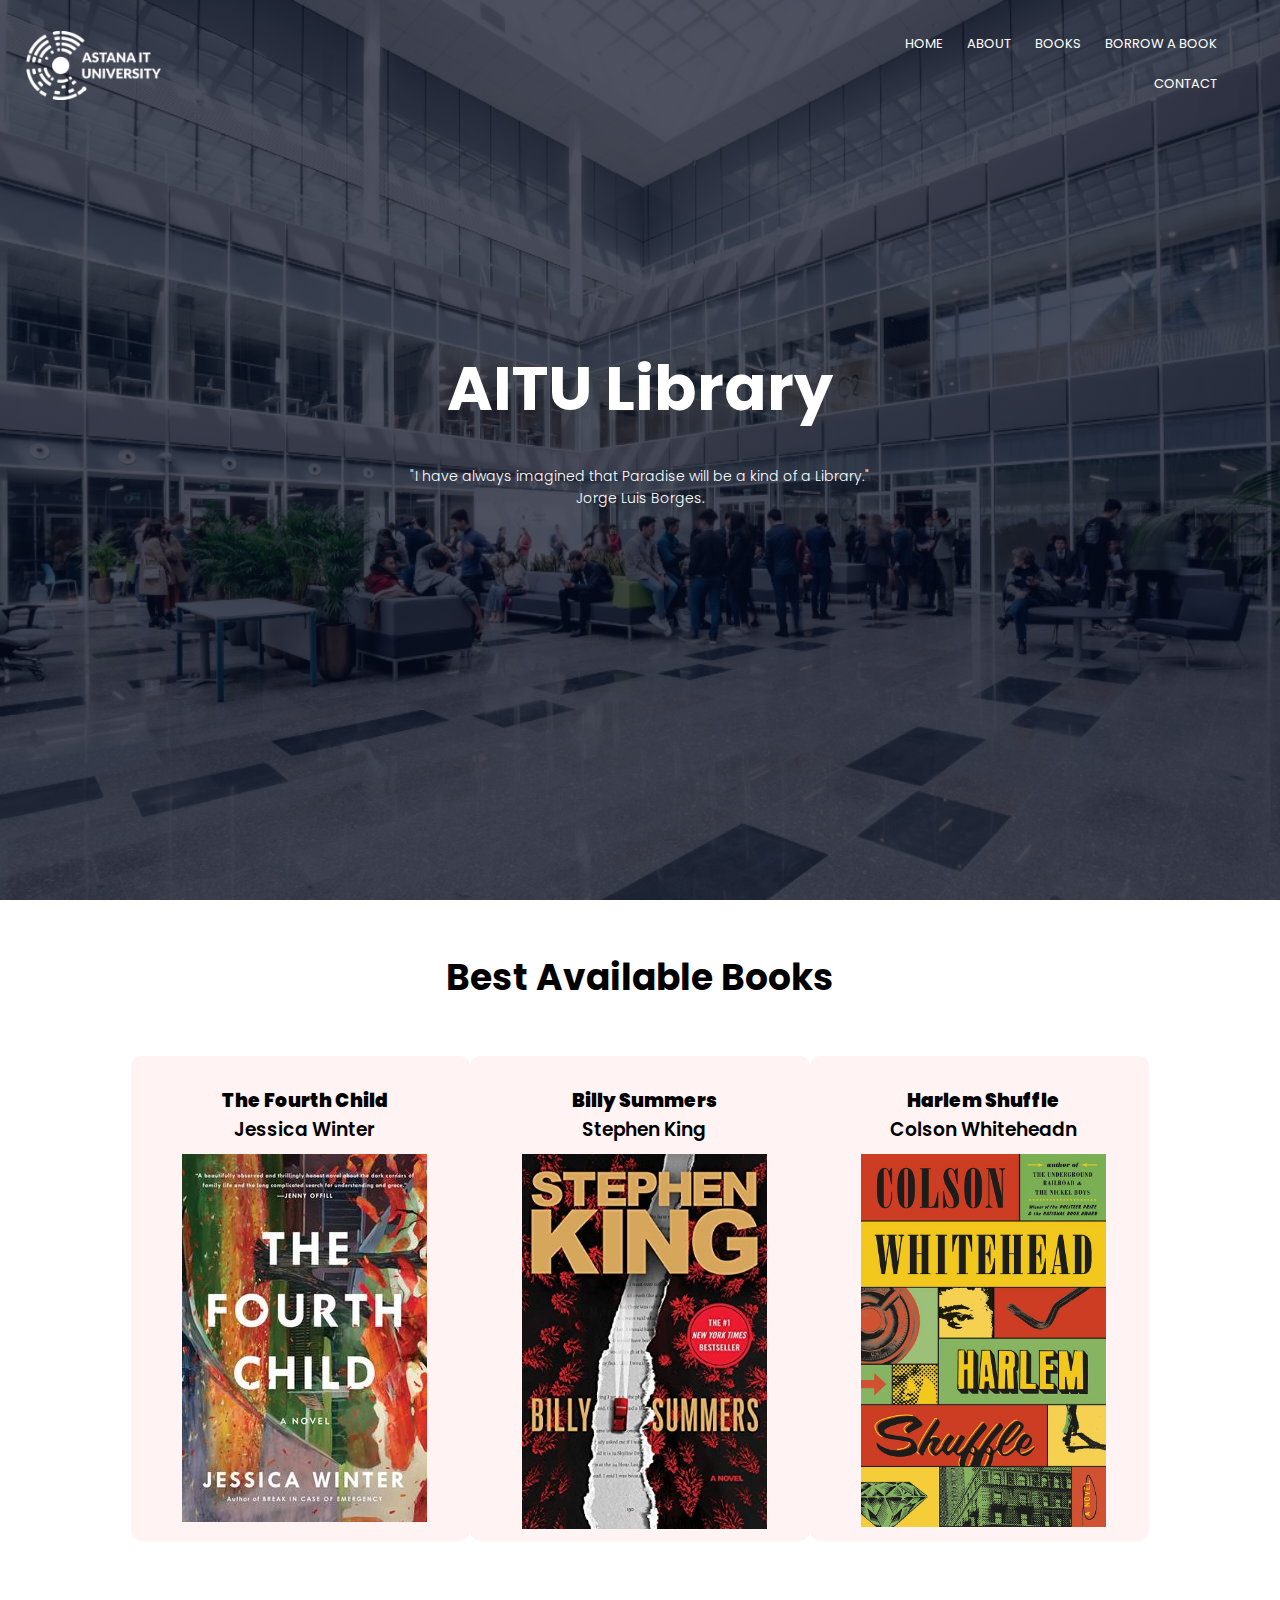
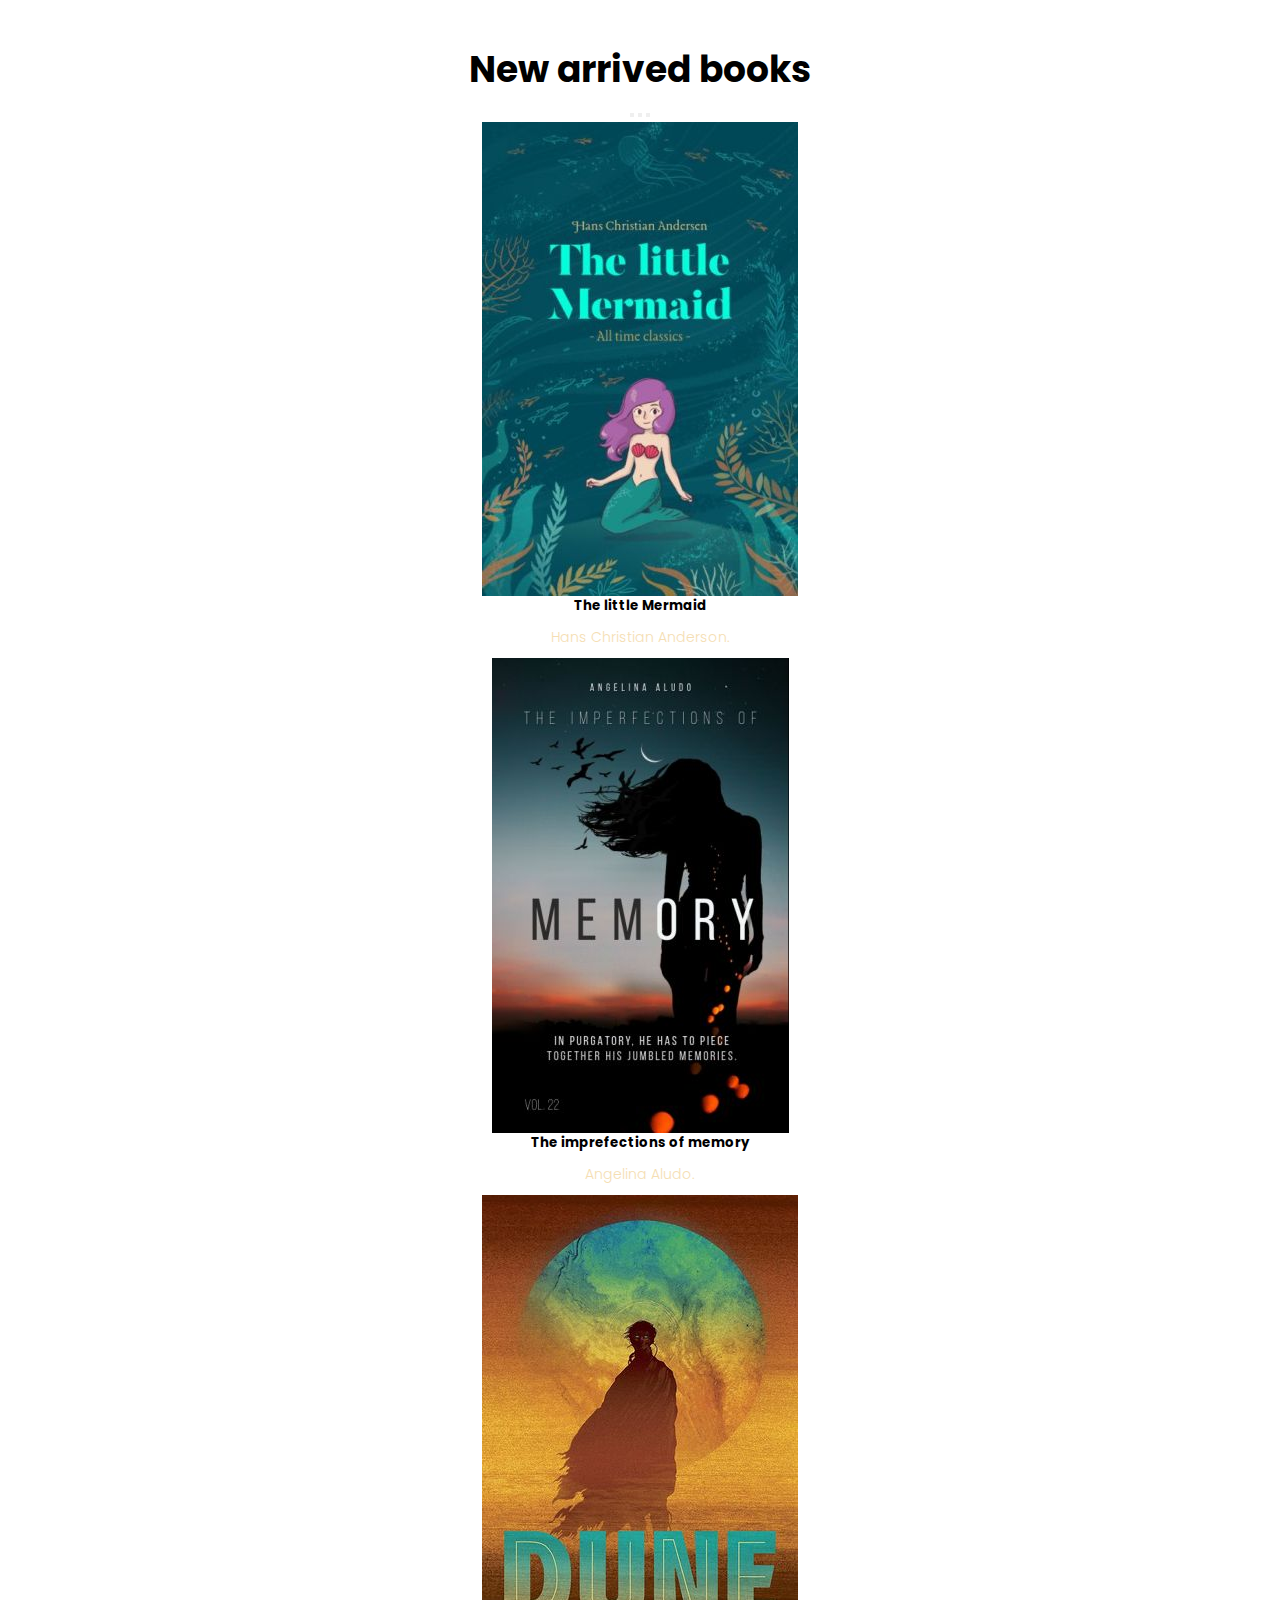
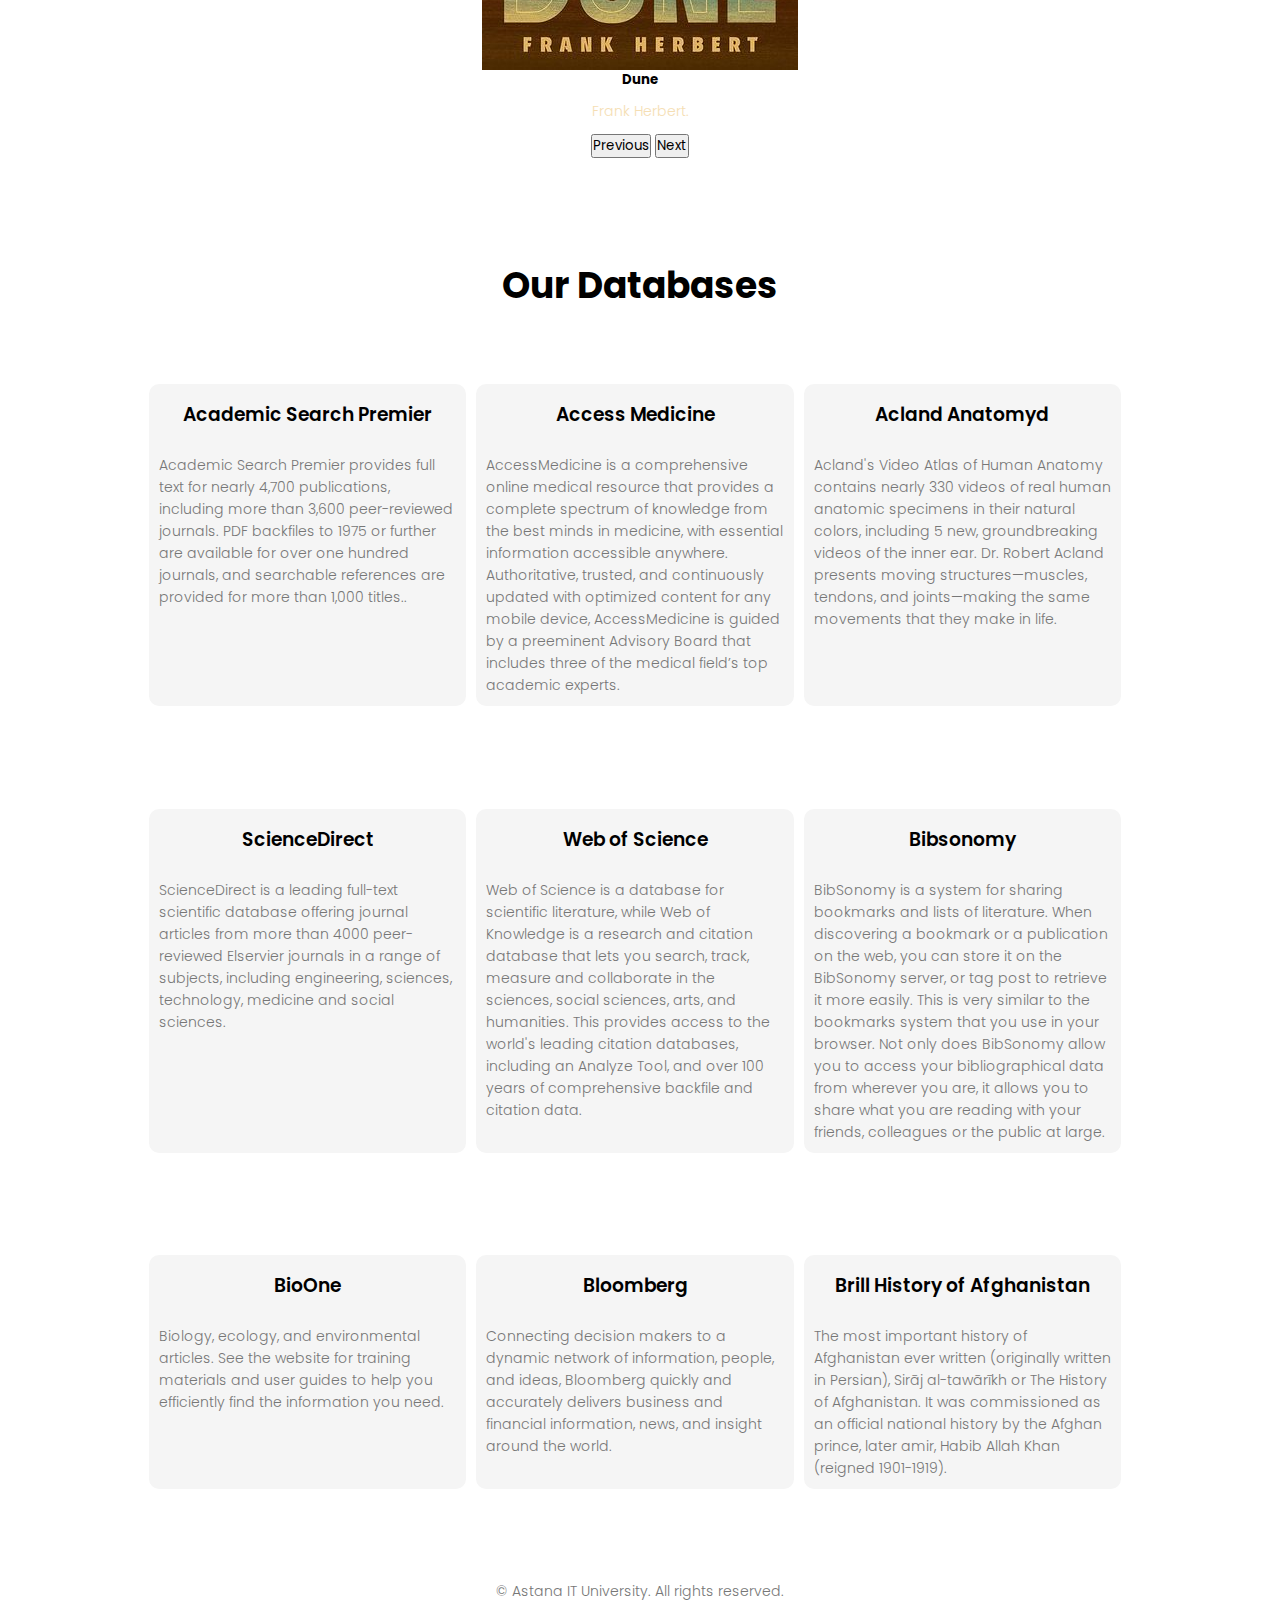
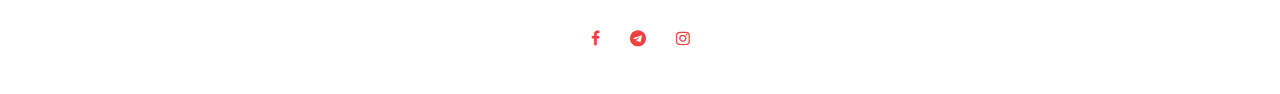
==== index.html @ e18f7601 "Add files via upload" ====
<html>
<head>
<title>AITU Library</title>
<link rel="stylesheet" href="style.css">
<link href="https://fonts.googleapis.com/css?family=Poppins:100,200,300,400,600,700&display=swap" rel="stylesheet">

<link rel="stylesheet" href="https://stackpath.bootstrapcdn.com/font-awesome/4.7.0/css/font-awesome.min.css">



<!-- CSS only -->
<link href="https://cdn.jsdelivr.net/npm/bootstrap@5.1.3/dist/css/bootstrap.min.css" rel="stylesheet" integrity="sha384-1BmE4kWBq78iYhFldvKuhfTAU6auU8tT94WrHftjDbrCEXSU1oBoqyl2QvZ6jIW3" crossorigin="anonymous">
<!-- JavaScript Bundle with Popper -->
<script src="https://cdn.jsdelivr.net/npm/bootstrap@5.1.3/dist/js/bootstrap.bundle.min.js" integrity="sha384-ka7Sk0Gln4gmtz2MlQnikT1wXgYsOg+OMhuP+IlRH9sENBO0LRn5q+8nbTov4+1p" crossorigin="anonymous"></script>

</head>
<body>
    <section class="header">
        
        <nav>
            <a href="index.html"><img src="images/logo.png"></a>
            <div class="nav-links" id="navLinks">  
                <ul>
                    <li><a href="index.html">HOME</a></li>
                    <li><a href="about.html">ABOUT</a></li>
                    <li><a href="books.html">BOOKS</a></li>
                    <li><a href="borrow.html">BORROW A BOOK</a></li>
                    <li><a href="contact.html">CONTACT</a></li>
                </ul>
            </div> 
        </nav>
        
        <div class="text-box">
            <h1>AITU Library</h1>
            <p>"I have always imagined that Paradise will be a kind of a Library."
                <br>Jorge Luis Borges.</p>
            
        </div>
    </section>
    
<!---------- best book ----------->
    
    <section class="bbb">
        <h1>Best Available Books</h1>
        <div class="row">
            <div class="bbb-col">
                <h3><b>The Fourth Child</b> <br> Jessica Winter</h3>
                <img src="images/books/book1.jpg">
            </div>
            <div class="bbb-col">
                <h3><b>Billy Summers</b> <br> Stephen King</h3>
                <img src="images/books/book2.jpg" width="245">
            </div>
            <div class="bbb-col">
                <h3><b>Harlem Shuffle</b> <br> Colson Whiteheadn</h3>
                <img src="images/books/book3.jpg" width="245">
            </div>
        </div>
    </section>
    
<!---------- arrived books ---------->
    
    <section class="arrived">
        <h1>New arrived books</h1>
        <div id="carouselExampleCaptions" class="carousel slide" data-bs-ride="carousel">
            <div class="carousel-indicators">
              <button type="button" data-bs-target="#carouselExampleCaptions" data-bs-slide-to="0" class="active" aria-current="true" aria-label="Slide 1"></button>
              <button type="button" data-bs-target="#carouselExampleCaptions" data-bs-slide-to="1" aria-label="Slide 2"></button>
              <button type="button" data-bs-target="#carouselExampleCaptions" data-bs-slide-to="2" aria-label="Slide 3"></button>
            </div>
            <div class="carousel-inner">
              <div class="carousel-item active">
                <img src="images/books/book6.jpg" class="d-block w-100" alt="...">
                <div class="carousel-caption d-none d-md-block">
                  <h5>The little Mermaid</h5>
                  <p>Hans Christian Anderson.</p>
                </div>
              </div>
              <div class="carousel-item">
                <img src="images/books/book7.png" class="d-block w-100" alt="...">
                <div class="carousel-caption d-none d-md-block">
                  <h5>The imprefections of memory</h5>
                  <p>Angelina Aludo.</p>
                </div>
              </div>
              <div class="carousel-item">
                <img src="images/books/book8.png" class="d-block w-100" alt="...">
                <div class="carousel-caption d-none d-md-block">
                  <h5>Dune</h5>
                  <p>Frank Herbert.</p>
                </div>
              </div>
              
            </div>
            <button class="carousel-control-prev" type="button" data-bs-target="#carouselExampleCaptions" data-bs-slide="prev">
              <span class="carousel-control-prev-icon" aria-hidden="true"></span>
              <span class="visually-hidden">Previous</span>
            </button>
            <button class="carousel-control-next" type="button" data-bs-target="#carouselExampleCaptions" data-bs-slide="next">
              <span class="carousel-control-next-icon" aria-hidden="true"></span>
              <span class="visually-hidden">Next</span>
            </button>
          </div>
    </section>
    
<!---------- Databases ---------->
    
    <section class="db">
        <h1>Our Databases</h1>
        <p></p>
            <div class="row">
                <div class="db-col">
                    
                    <h3>Academic Search Premier</h3>
                    <p>Academic Search Premier provides full text for nearly 4,700 publications, including more than 3,600 peer-reviewed journals. PDF backfiles to 1975 or further are available for over one hundred journals, and searchable references are provided for more than 1,000 titles..</p>
                </div>
                <div class="db-col">
                  
                    <h3>Access Medicine</h3>
                    <p>AccessMedicine is a comprehensive online medical resource that provides a complete spectrum of knowledge from the best minds in medicine, with essential information accessible anywhere. Authoritative, trusted, and continuously updated with optimized content for any mobile device, AccessMedicine is guided by a preeminent Advisory Board that includes three of the medical field’s top academic experts.</p>
                </div>
                <div class="db-col">
                    
                    <h3>Acland Anatomyd</h3>
                    <p>Acland's Video Atlas of Human Anatomy contains nearly 330 videos of real human anatomic specimens in their natural colors, including 5 new, groundbreaking videos of the inner ear. Dr. Robert Acland presents moving structures—muscles, tendons, and joints—making the same movements that they make in life.</p>
                </div>
            </div>
            <div class="row">
                <div class="db-col">
                    
                    <h3>ScienceDirect</h3>
                    <p>ScienceDirect is a leading full-text scientific database offering journal articles from more than 4000 peer-reviewed Elservier journals in a range of subjects, including engineering, sciences, technology, medicine and social sciences.</p>
                </div>
                <div class="db-col">
                  
                    <h3>Web of Science </h3>
                    <p>Web of Science is a database for scientific literature, while Web of Knowledge is a research and citation database that lets you search, track, measure and collaborate in the sciences, social sciences, arts, and humanities. This provides access to the world's leading citation databases, including an Analyze Tool, and over 100 years of comprehensive backfile and citation data.</p>
                </div>
                <div class="db-col">
                    
                    <h3>Bibsonomy</h3>
                    <p>BibSonomy is a system for sharing bookmarks and lists of literature. When discovering a bookmark or a publication on the web, you can store it on the BibSonomy server, or tag post to retrieve it more easily. This is very similar to the bookmarks system that you use in your browser. Not only does BibSonomy allow you to access your bibliographical data from wherever you are, it allows you to share what you are reading with your friends, colleagues or the public at large.</p>
                </div>
            </div>
            <div class="row">
                <div class="db-col">
                    
                    <h3>BioOne</h3>
                    <p>Biology, ecology, and environmental articles. See the website for training materials and user guides to help you efficiently find the information you need.</p>
                </div>
                <div class="db-col">
                  
                    <h3>Bloomberg</h3>
                    <p>Connecting decision makers to a dynamic network of information, people, and ideas, Bloomberg quickly and accurately delivers business and financial information, news, and insight around the world.</p>
                </div>
                <div class="db-col">
                    
                    <h3>Brill History of Afghanistan </h3>
                    <p>The most important history of Afghanistan ever written (originally written in Persian), Sirāj al-tawārīkh or The History of Afghanistan. It was commissioned as an official national history by the Afghan prince, later amir, Habib Allah Khan (reigned 1901-1919). </p>
                </div>



            </div>
    </section>
 
<!-------- footer ---------->

<section class="footer">
        <p>&#xA9 Astana IT University. All rights reserved.</p>
        <div class="icons">
            <a href="https://www.facebook.com"><i class="fa fa-facebook"></i></a>
            <a href="https://web.telegram.org/k/"><i class="fa fa-telegram"></i></a>
            <a href="https://www.instagram.com"><i class="fa fa-instagram"></i></a>
        </div>  
</section>
  
  
</body>
</html>
---- style.css ----
*{
    margin: 0;
    padding: 0;
    font-family: 'Poppins', sans-serif;
}
.header{
    min-height: 100vh;
    width: 100%;
    background-image: linear-gradient(rgba(4,9,30,0.7),rgba(4,9,30,0.7)),url(images/banner.png);
    background-position: center;
    background-size: cover;
}

nav{
    display: flex;
    padding-top: 2%;
    padding-right: 4%;
    padding-left:2%;
    align-items: center;
}
nav img{
    width: 135px;
}
.nav-links{
    padding-left: 60%;
    text-align: right;
}
.nav-links ul li{
    list-style: none;
    display: inline-block;
    padding-top: 8px;
    padding-right: 12px;
    padding-left:8px;
    padding-bottom: 12px;
}
.nav-links ul li a{
    color: #fff;
    text-decoration: none;
    font-size: 13px;
}

.text-box{
    width: 90%;
    color: white;
    position: absolute;
    top: 50%;
    left: 50%;
    transform: translate(-50%, -50%);
    text-align: center;
}
.text-box h1{
    font-size: 62px;
}
.text-box p{
    margin: 20px 0 40px;
    font-size: 14px;
    color: #fff;
}



@media(max-width: 700px)
{
   .nav-links ul li
    {
        display: block;
    }
    .nav-links
    {
        position: fixed;
        background: #f44336;
        height: 100vh;
        width: 200px;
        top: 0;
        right: -200px;
        text-align: left;
        z-index: 2;
        transition: 0.5s;
    }
    .nav-links ul{
        padding: 30px;
    }
    nav .fa{
        display: block;
        color: #fff;
        margin: 10px;
        font-size: 22px;
        cursor: pointer; 
    }
    .text-box h1{
        font-size: 20px;
    }
}

/*---------- best books --------*/

.bbb{
    width: 80%;
    margin: auto;
    text-align: center;
    padding-top: 50px;
}
h1{
    font-size: 36px;
    font-weight: bold;
}
p{
    color: #777;
    font-size: 14px;
    font-weight: 300;
    line-height: 22px;
    padding: 10px;
}
.row{
    margin-top: 5%;
    display: flex;
    justify-content: center;  
}
  
.bbb-col{
    flex-basis: 30%;
    background: #fff3f3;
    border-radius: 10px;
    margin-bottom: 5%;
    padding-top: 20px;
    padding-right: 12px;
    padding-left:20px;
    padding-bottom: 12px;
}
h3{
    text-align: center;
    font-weight: 600;
    margin: 10px 0;
}

@media (max-width:700px){
    .row{
        flex-direction: column;
    }
} 

/*---------------- new arrived books ----------------*/

.arrived{
    width: 30%;
    margin: auto;
    text-align: center;
    padding-top: 50px;
}


.arrived p{
    color:wheat;
}

/*-------------- databases ----------------*/

.db{
    width: 80%;
    margin: auto;
    text-align: center;
    padding-top: 100px;
}
.db-col{
    flex-basis: 31%;
    background-color: whitesmoke;
    margin-right: 10px;
    border-radius: 10px;
    margin-bottom: 5%;
    text-align: left;
}

.db-col h3{
    margin-top: 16px;
    margin-bottom: 15px;
    text-align: center;
}



@media(max-width:700px){
    .cta h1{
        font-size: 24px;
    }
}

/*--------------Footer---------------*/

.footer{
    width: 100%;
    text-align: center;
    padding: 30px 0;
}
.footer h4{
    margin-bottom: 25px;
    margin-top: 20px;
    font-weight: 600;
}

.icons .fa{
    color: rgb(240, 65, 65);
    margin: 0 13px;
    padding: 18px 0;
}


/*--------------- about.html --------------*/
/*--------------- about.html --------------*/
/*--------------- about.html --------------*/

/*--------------- About Us Page --------------*/
.sub-header{
    height: 50%;
    width: 100%;
    background-image: linear-gradient(rgba(4,9,30,0.7),rgba(4,9,30,0.7)),url(images/lib1.jpg);
    background-position: center;
    background-size: cover;
    text-align: center;
    color: whitesmoke;
}
.sub-header h1{
    margin-top: 100px;
}
.about-us{
    width: 80%;
    margin: auto;
    padding-top: 80px;
    padding-bottom: 50px;
}

.about-col{
    flex-basis: 48%;
    padding: 30px 2px;
}
.about-col h1{
    padding-top: 0;
}
.about-col p{
    padding: 15px 0 25px;
}

.hero-btn.red-btn{
    text-decoration: none;
    background: transparent;
    color: rgb(240, 65, 65);
}

.about-col img{
    width: 100%;
}




/*------- Borrow ------------*/




.borrow-col{
    margin: 100px;
    margin-top: 50px;
}

.borrow-col div{
    display: flex;
    align-items: center;
    margin-bottom: 40px;
}

.borrow-col div .fa{
    font-size: 28px;
    color: rgb(240, 65, 65);
    margin: 10px;
    margin-right: 30px;
}

.borrow-col div h5{
    font-size: 20px;
    margin-bottom: 5px;
    color: #555;
    font-weight: 400;
    
}
.borrow-col input, .contact-col textarea{
    width: 100%;
    padding: 15px;
    margin-bottom: 17px;
    outline: none;
    border: 1px solid rgb(238, 228, 228);
}

.borrow-col .btn{
    background:rgb(240, 65, 65);
    color:white;
    border:none;
    height:50px;
    width:100px;
    cursor: pointer;
}




/*------- Contact Us Page ------------*/





.location{
    width: 80%;
    margin: auto;
    padding: 80px 0;
}
.location iframe{
    width: 100%;
}

.contact-us{
    width: 80%;
    margin: auto;
}
.contact-col{
    flex-basis: 48%;
    margin-bottom: 30px;
}

.contact-col div{
    display: flex;
    align-items: center;
    margin-bottom: 40px;
}

.contact-col div .fa{
    font-size: 28px;
    color: rgb(240, 65, 65);
    margin: 10px;
    margin-right: 30px;
}
    
.contact-col div p{
    padding: 0;
}
.contact-col div h5{
    font-size: 20px;
    margin-bottom: 5px;
    color: #555;
    font-weight: 400;
    
}
.contact-col input, .contact-col textarea{
    width: 100%;
    padding: 15px;
    margin-bottom: 17px;
    outline: none;
    border: 1px solid rgb(238, 228, 228);
}

.footer-link{
    text-decoration: none;
    color: #777;
}
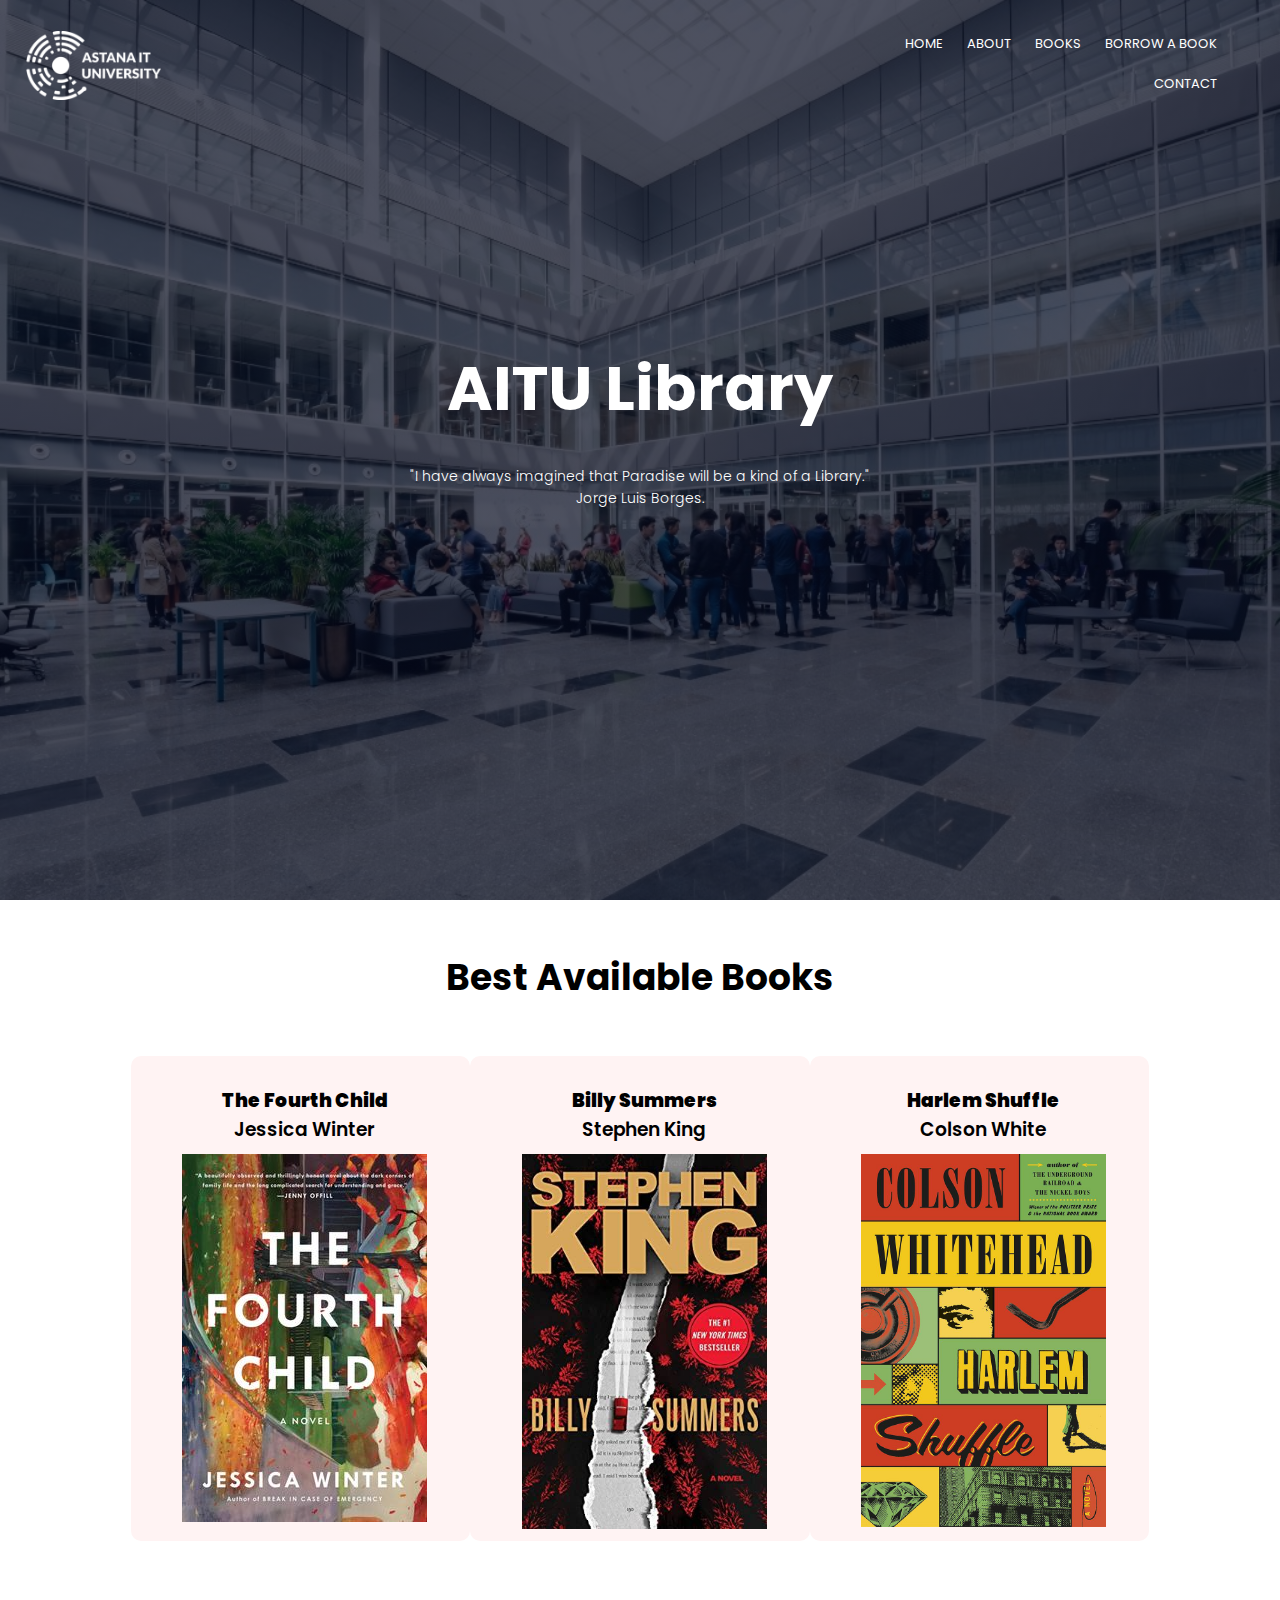
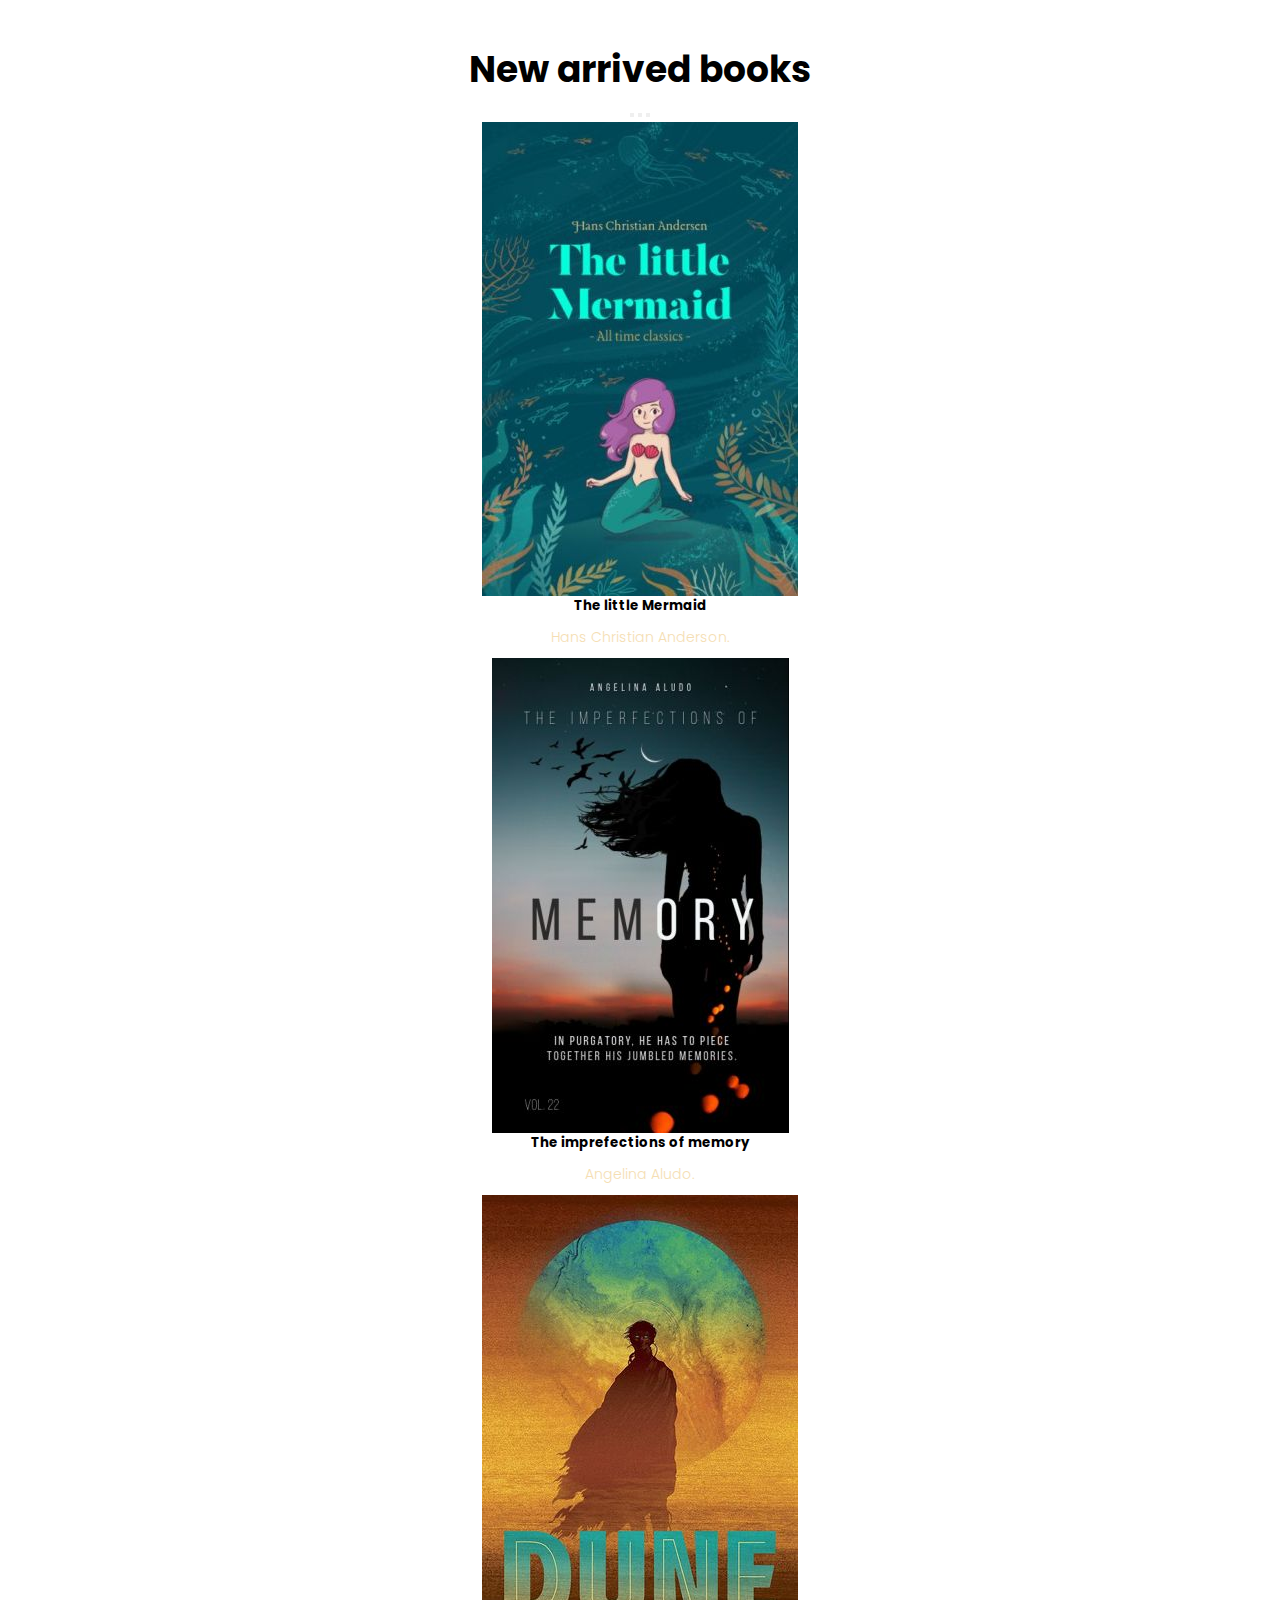
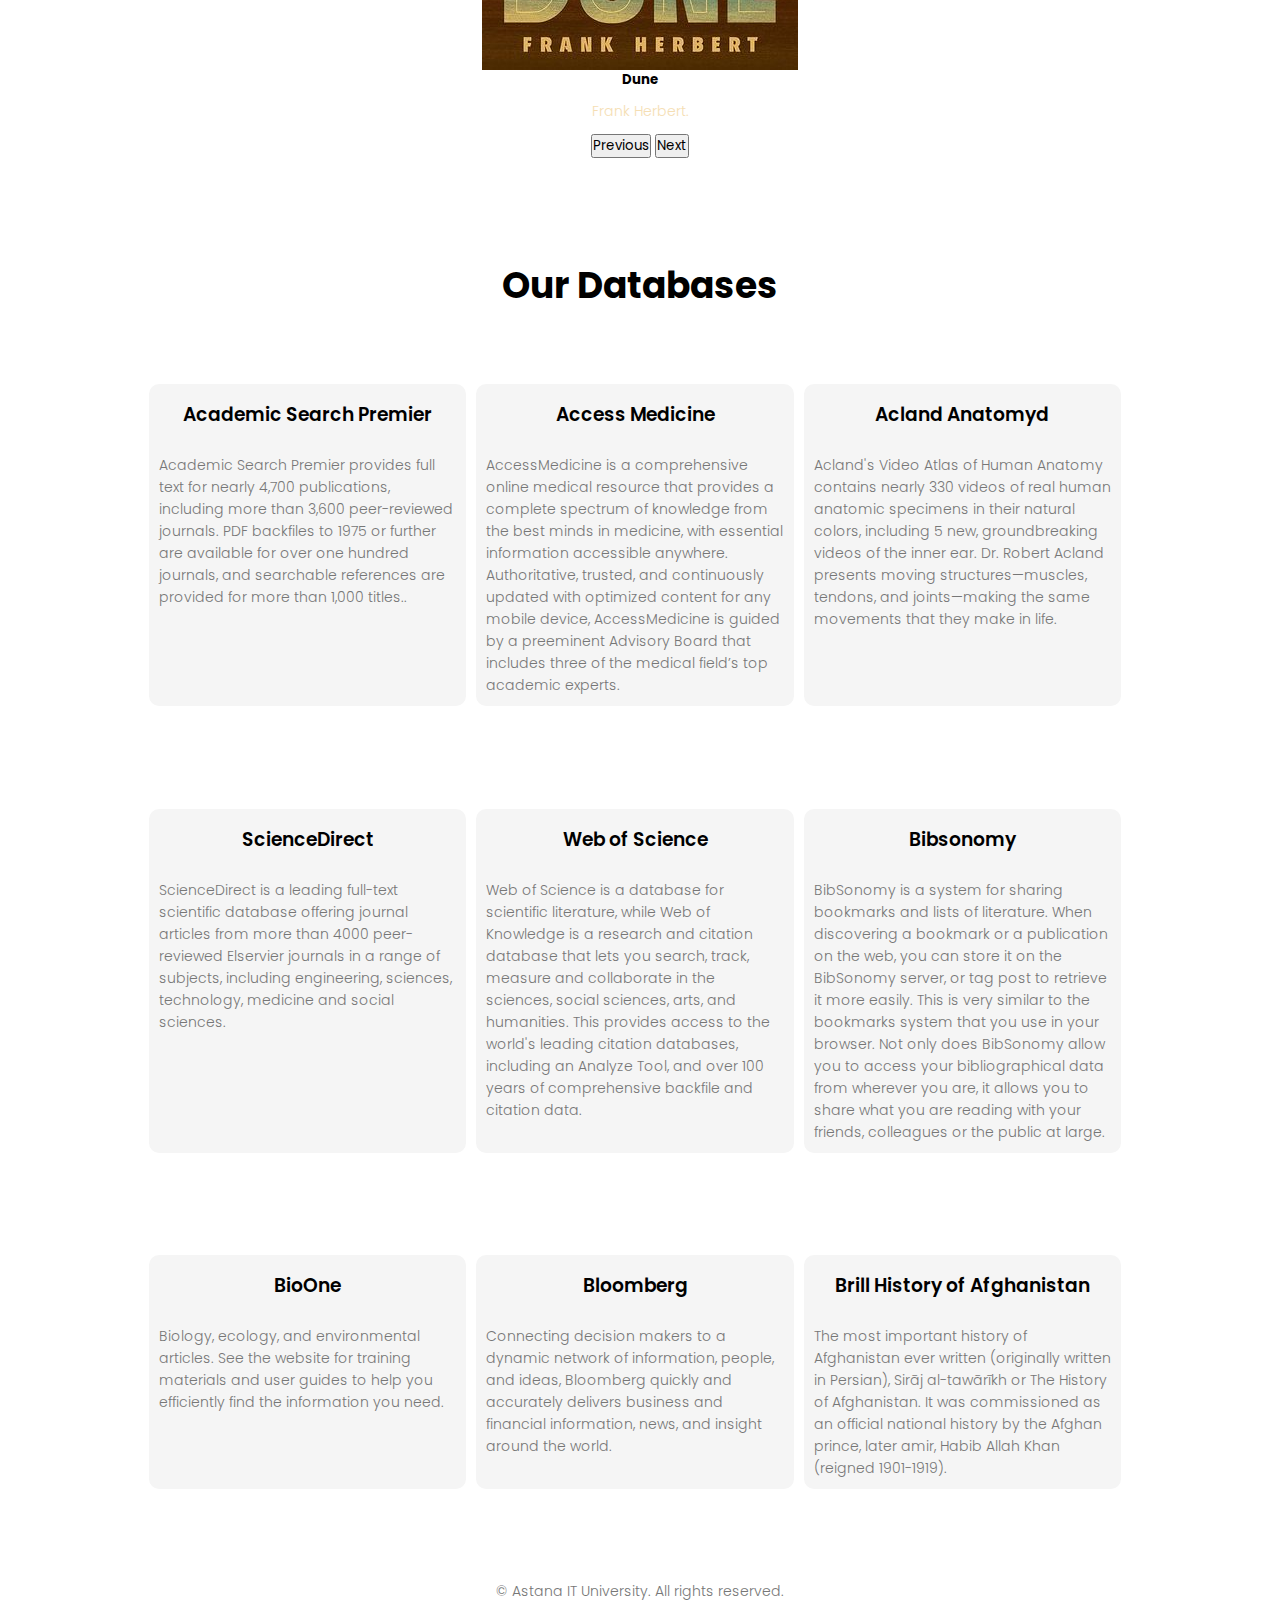
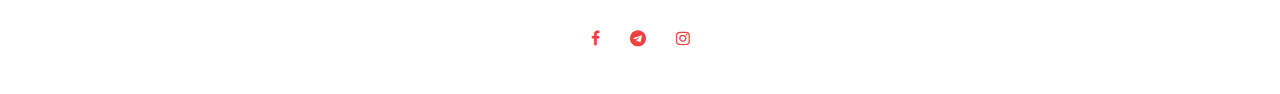
==== commit 9f3c2577: "Update index.html" ====
--- a/index.html
+++ b/index.html
@@ -52,7 +52,7 @@
                 <img src="images/books/book2.jpg" width="245">
             </div>
             <div class="bbb-col">
-                <h3><b>Harlem Shuffle</b> <br> Colson Whiteheadn</h3>
+                <h3><b>Harlem Shuffle</b> <br> Colson White</h3>
                 <img src="images/books/book3.jpg" width="245">
             </div>
         </div>
--- a/style.css
+++ b/style.css
@@ -68,14 +68,13 @@
     .nav-links
     {
         position: fixed;
-        background: #f44336;
+        background: transparent;
         height: 100vh;
         width: 200px;
         top: 0;
         right: -200px;
         text-align: left;
-        z-index: 2;
-        transition: 0.5s;
+
     }
     .nav-links ul{
         padding: 30px;
@@ -100,6 +99,8 @@
     text-align: center;
     padding-top: 50px;
 }
+
+
 h1{
     font-size: 36px;
     font-weight: bold;
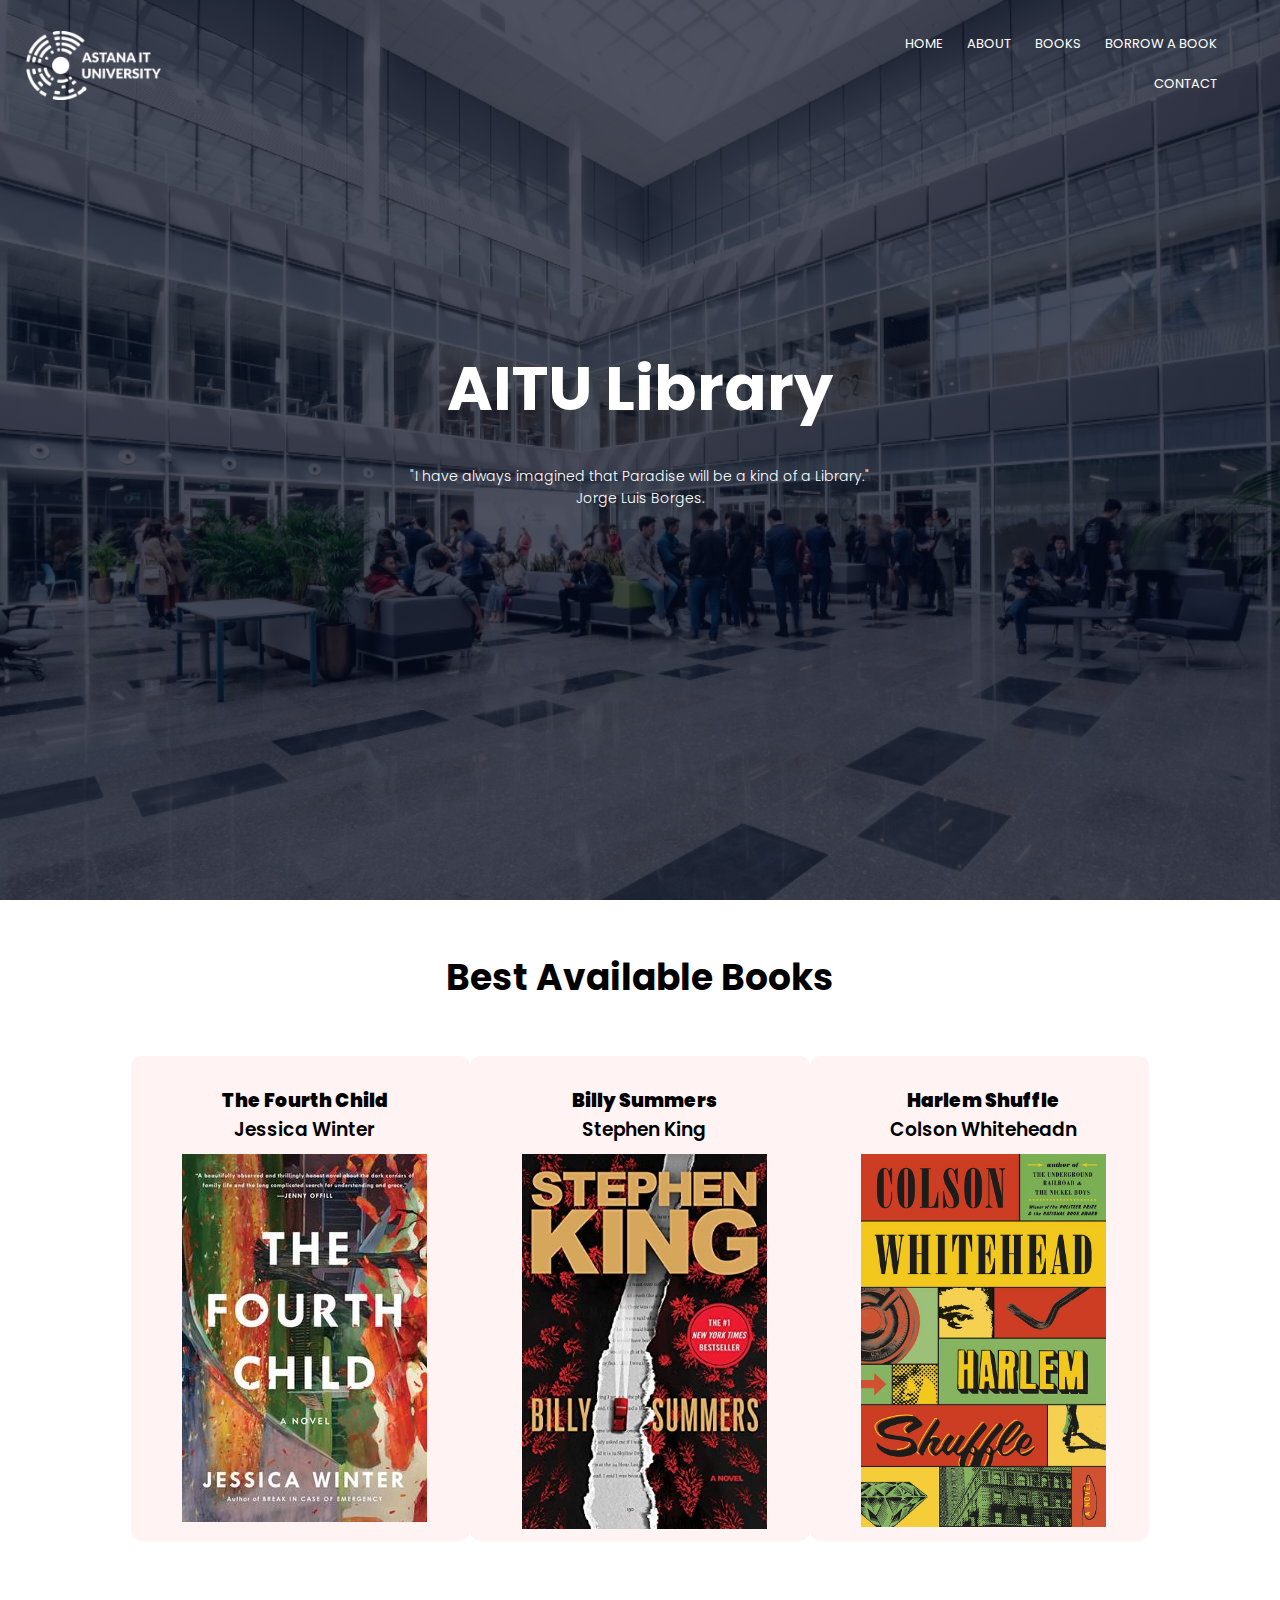
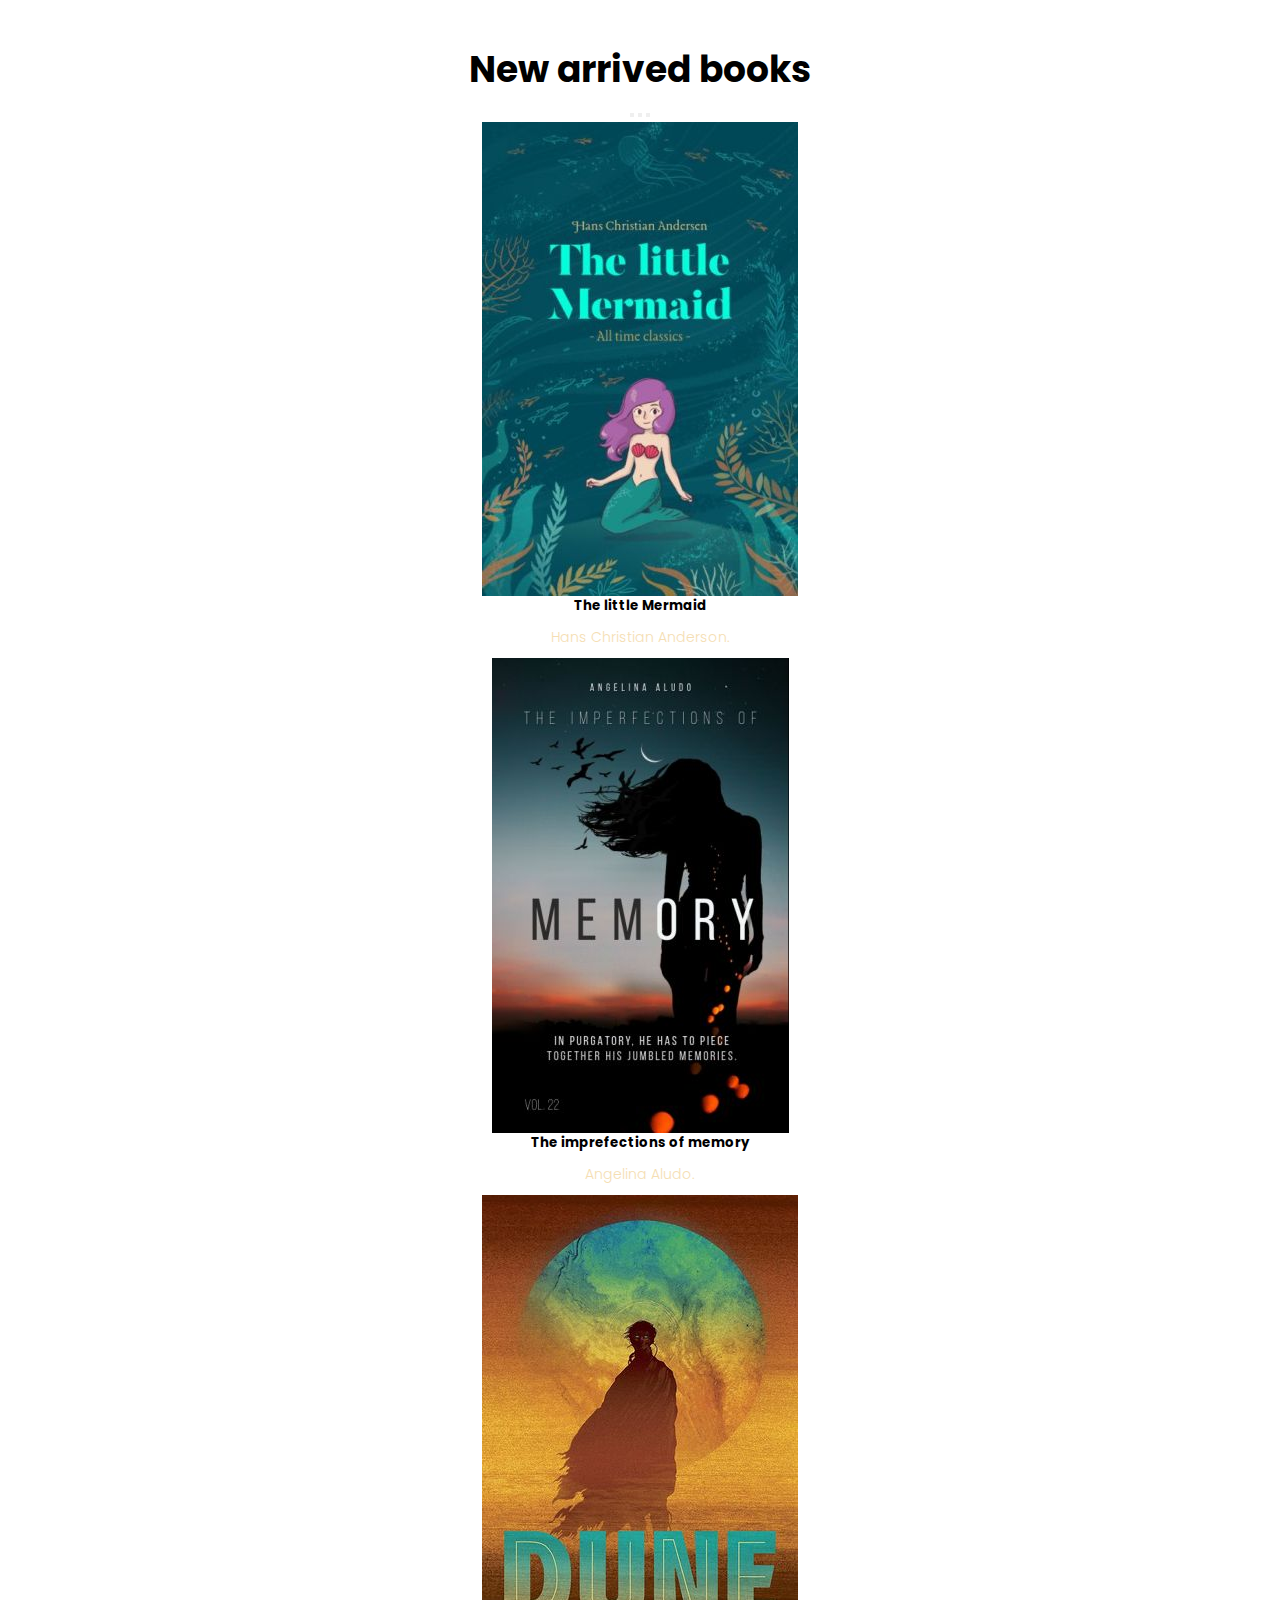
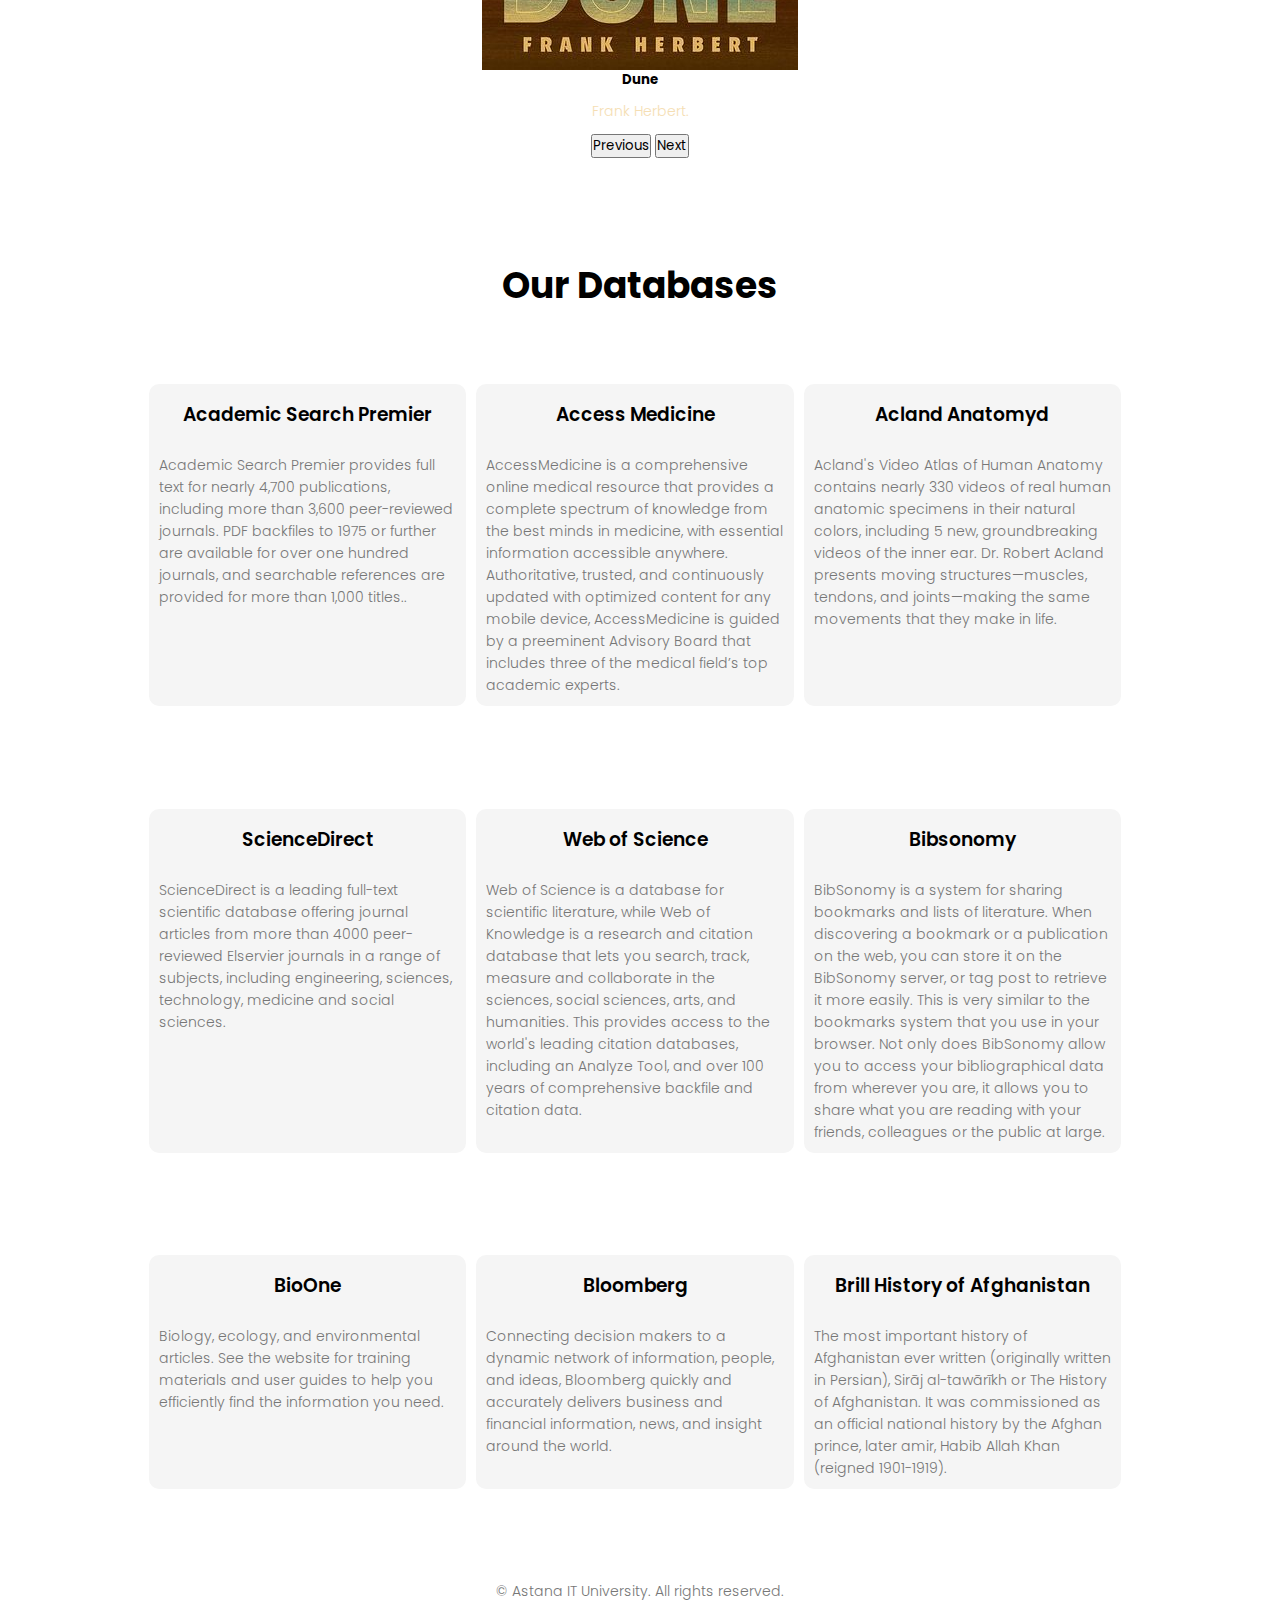
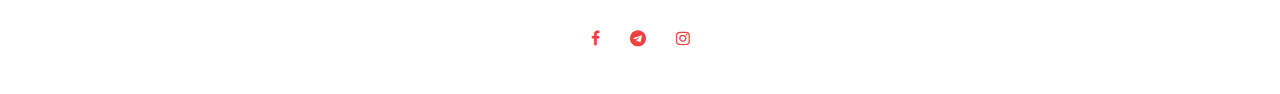
==== commit 731e2f6b: "Add files via upload" ====
--- a/index.html
+++ b/index.html
@@ -52,7 +52,7 @@
                 <img src="images/books/book2.jpg" width="245">
             </div>
             <div class="bbb-col">
-                <h3><b>Harlem Shuffle</b> <br> Colson White</h3>
+                <h3><b>Harlem Shuffle</b> <br> Colson Whiteheadn</h3>
                 <img src="images/books/book3.jpg" width="245">
             </div>
         </div>
--- a/style.css
+++ b/style.css
@@ -252,7 +252,6 @@
 
 
 
-
 /*------- Borrow ------------*/
 
 
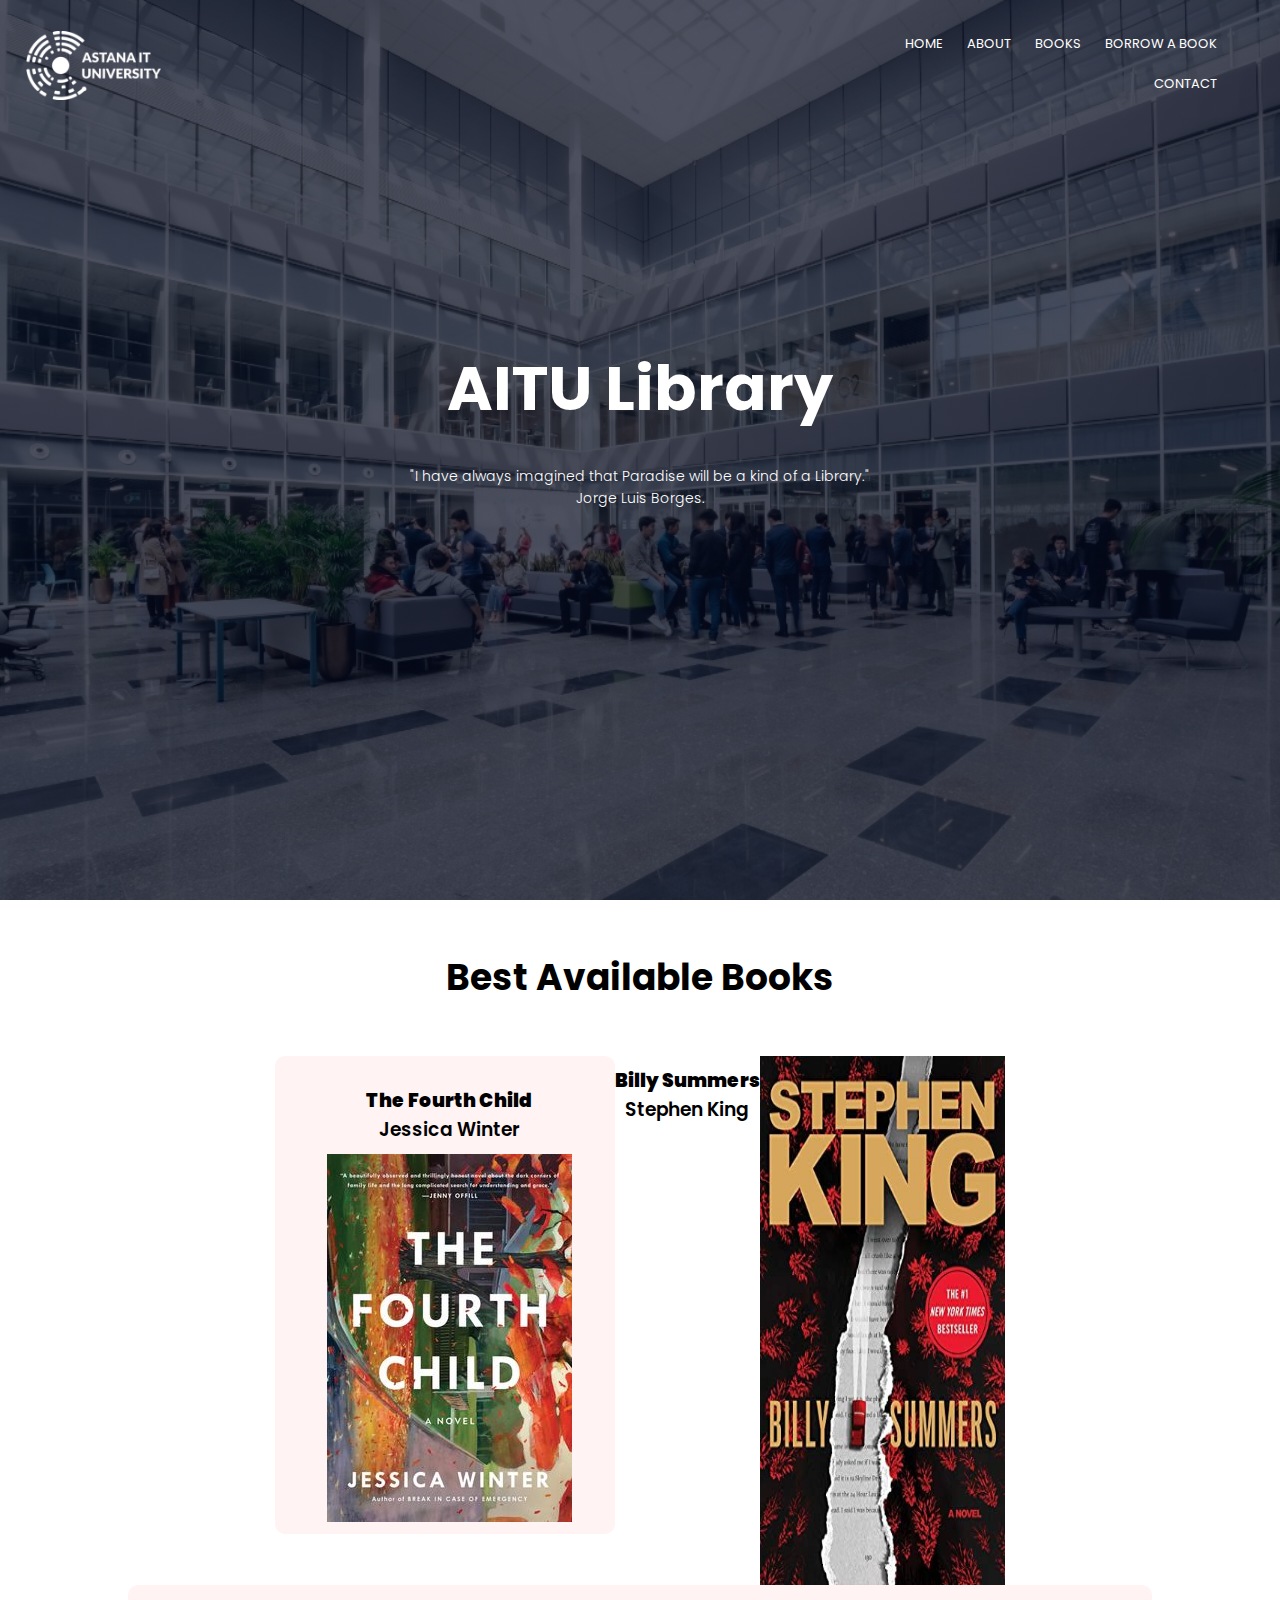
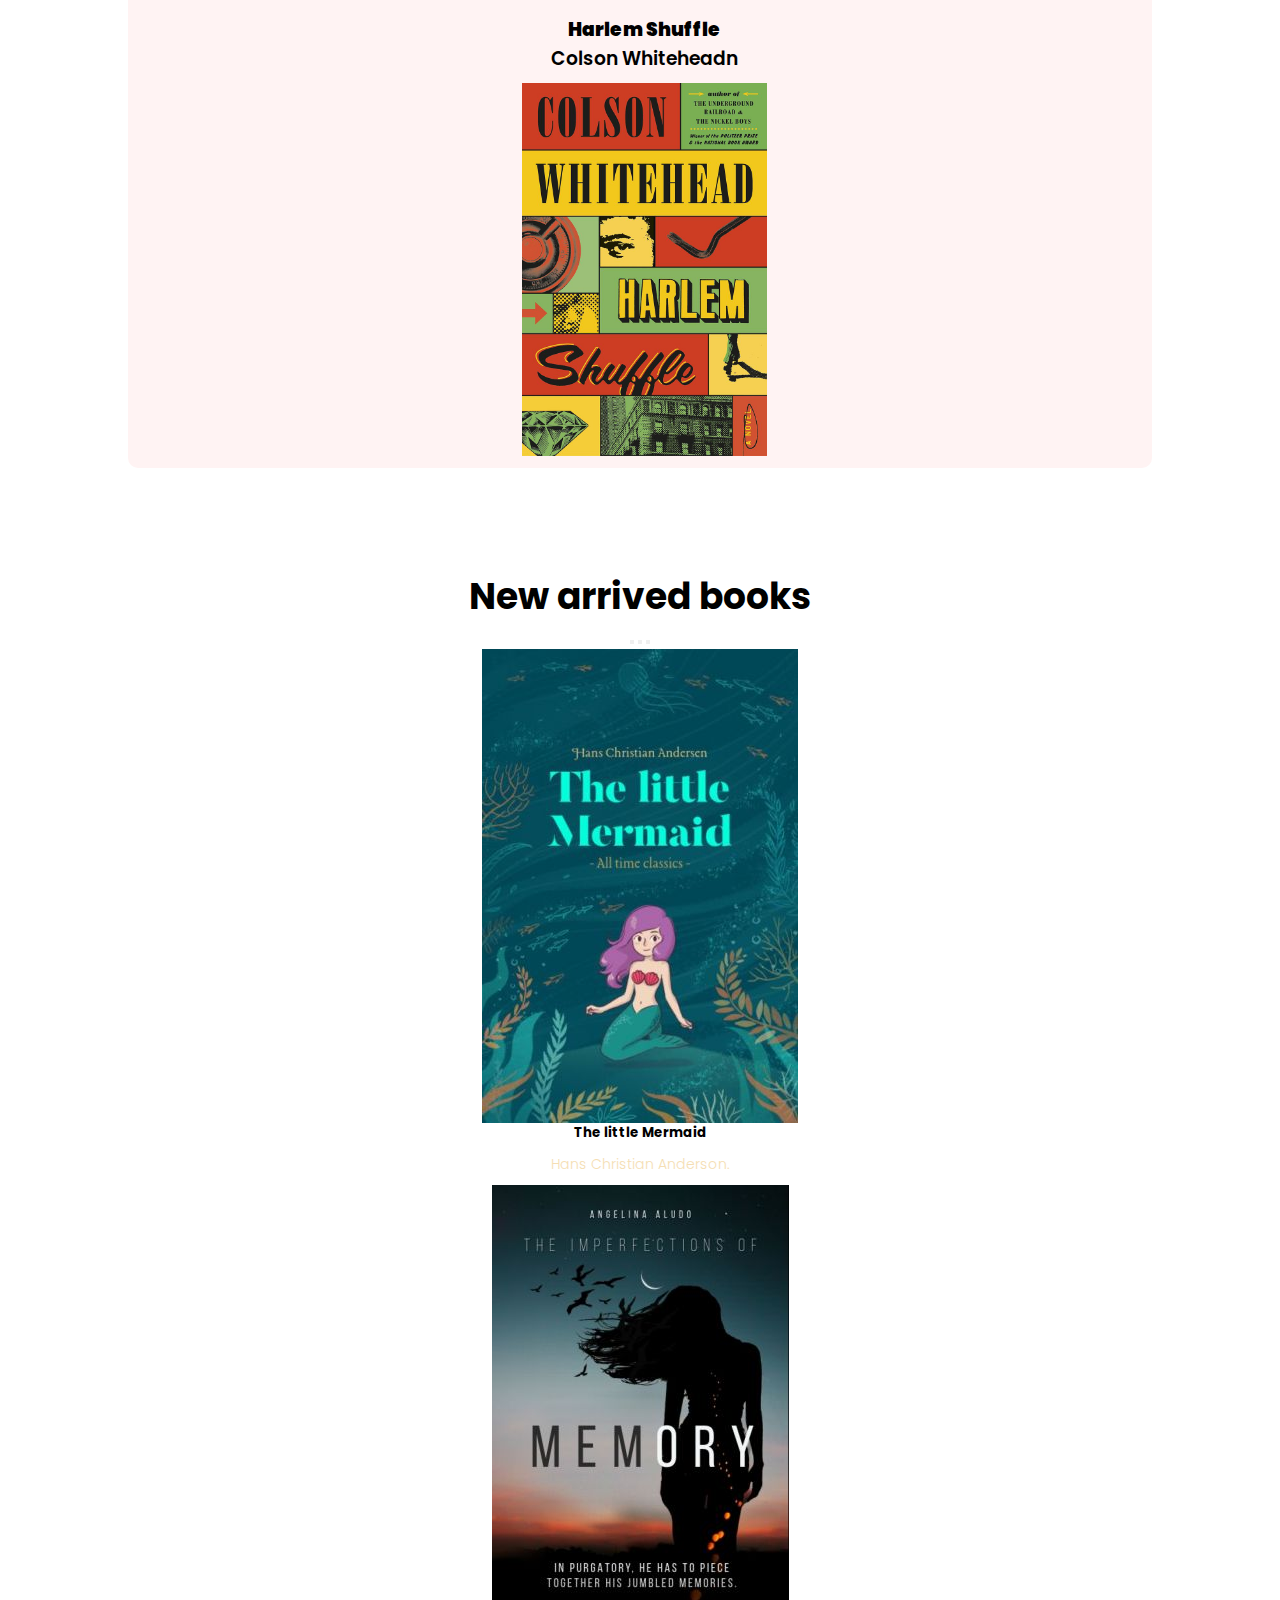
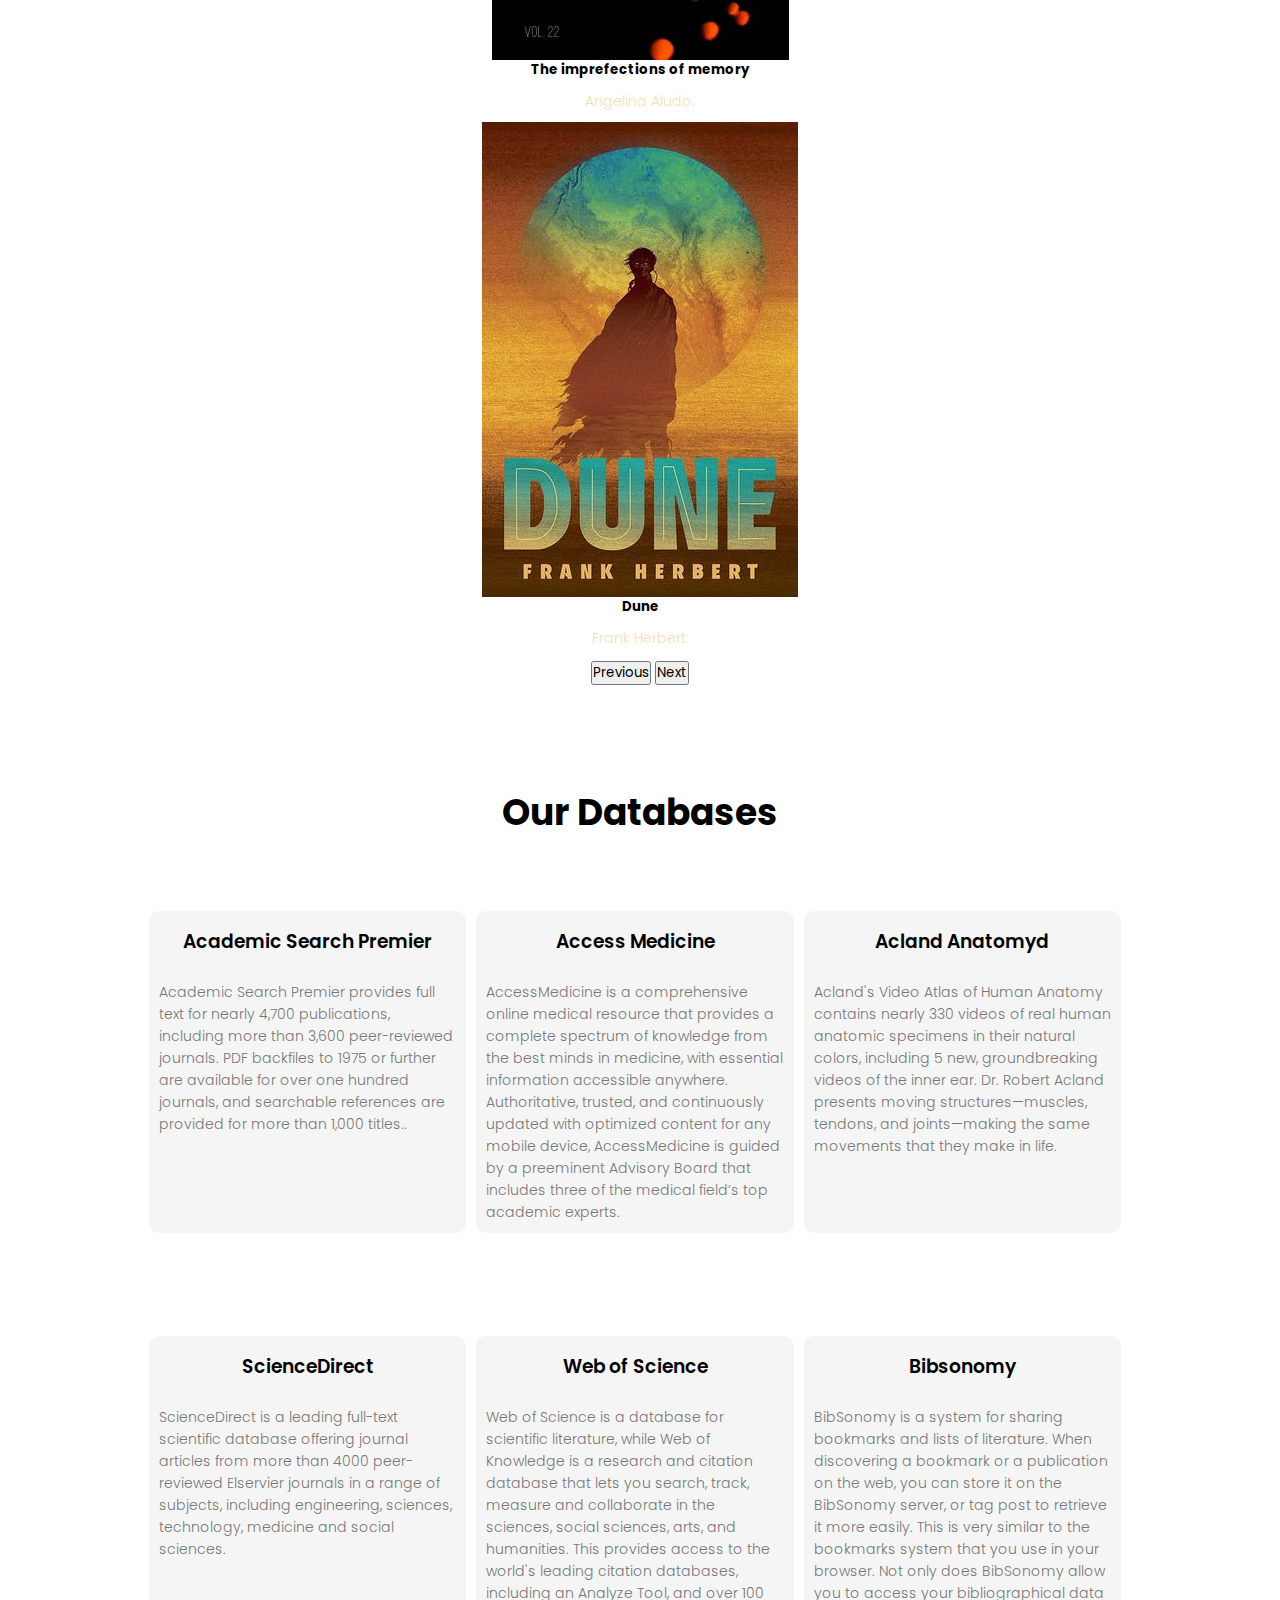
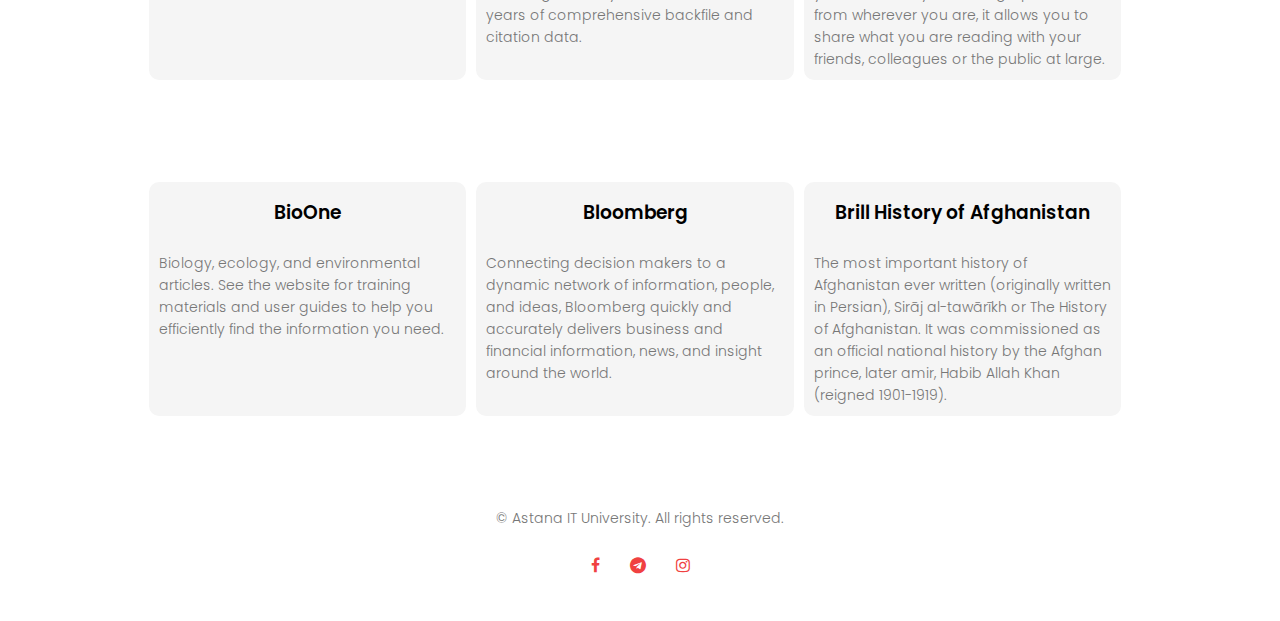
==== commit 004c80e6: "Update index.html" ====
--- a/index.html
+++ b/index.html
@@ -45,15 +45,15 @@
         <div class="row">
             <div class="bbb-col">
                 <h3><b>The Fourth Child</b> <br> Jessica Winter</h3>
-                <img src="images/books/book1.jpg">
-            </div>
+                <img src="images/book1.jpg">
+            </div
             <div class="bbb-col">
                 <h3><b>Billy Summers</b> <br> Stephen King</h3>
-                <img src="images/books/book2.jpg" width="245">
+                <img src="images/book2.jpg" width="245">
             </div>
             <div class="bbb-col">
                 <h3><b>Harlem Shuffle</b> <br> Colson Whiteheadn</h3>
-                <img src="images/books/book3.jpg" width="245">
+                <img src="images/book3.jpg" width="245">
             </div>
         </div>
     </section>
@@ -77,14 +77,14 @@
                 </div>
               </div>
               <div class="carousel-item">
-                <img src="images/books/book7.png" class="d-block w-100" alt="...">
+                <img src="images/book7.png" class="d-block w-100" alt="...">
                 <div class="carousel-caption d-none d-md-block">
                   <h5>The imprefections of memory</h5>
                   <p>Angelina Aludo.</p>
                 </div>
               </div>
               <div class="carousel-item">
-                <img src="images/books/book8.png" class="d-block w-100" alt="...">
+                <img src="images/book8.png" class="d-block w-100" alt="...">
                 <div class="carousel-caption d-none d-md-block">
                   <h5>Dune</h5>
                   <p>Frank Herbert.</p>
